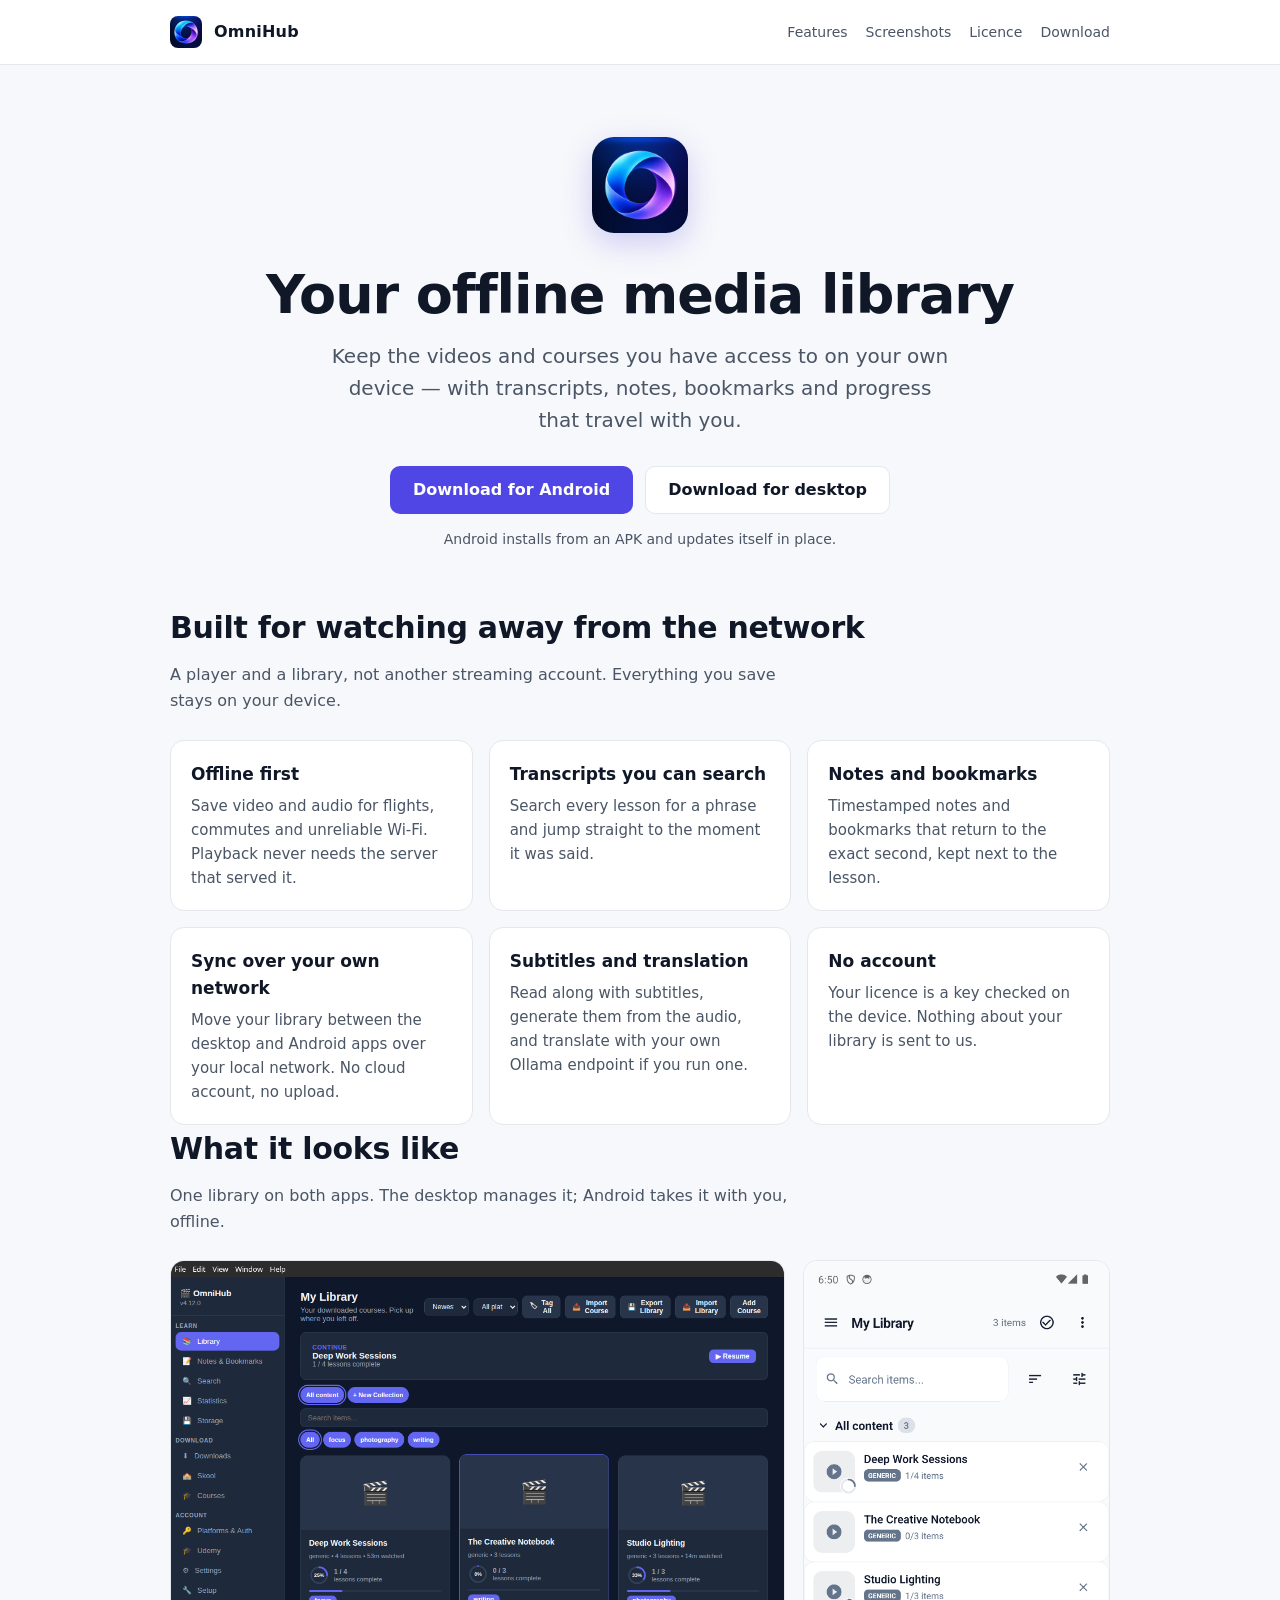
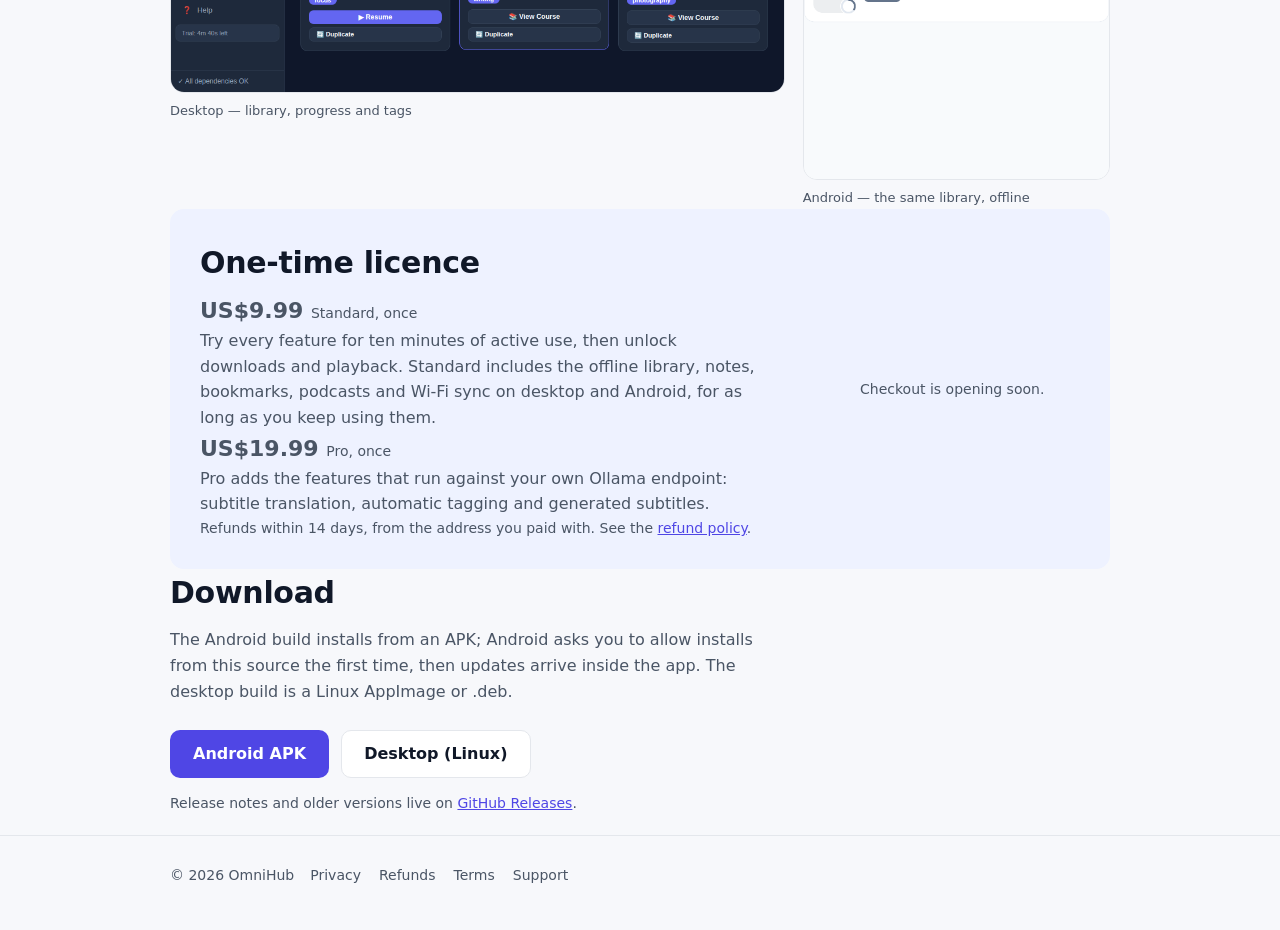
==== docs/index.html @ 9ec01d33 "feat(checkout): point the site at Paddle live Live client token and both live price IDs, with the sa" ====
<!doctype html>
<html lang="en">
  <head>
    <meta charset="utf-8" />
    <meta name="viewport" content="width=device-width, initial-scale=1" />
    <title>OmniHub — your offline media library</title>
    <meta
      name="description"
      content="Keep the videos and courses you have access to on your own device, with transcripts, notes, bookmarks and progress that travel with you."
    />
    <meta property="og:type" content="website" />
    <meta property="og:title" content="OmniHub — your offline media library" />
    <meta
      property="og:description"
      content="Keep the videos and courses you have access to on your own device, with transcripts, notes, bookmarks and progress that travel with you."
    />
    <meta property="og:url" content="https://omnihub.siamcreations.app/" />
    <meta
      property="og:image"
      content="https://omnihub.siamcreations.app/og.png"
    />
    <meta name="twitter:card" content="summary_large_image" />
    <link rel="icon" href="icon.png" />
    <link rel="stylesheet" href="styles.css" />
  </head>
  <body>
    <header class="site">
      <div class="wrap">
        <img src="icon.png" alt="" />
        <span class="name">OmniHub</span>
        <nav aria-label="Main">
          <a href="#features">Features</a>
          <a href="#screens">Screenshots</a>
          <a href="#licence">Licence</a>
          <a href="#download">Download</a>
        </nav>
      </div>
    </header>

    <main>
      <section class="hero wrap">
        <img class="logo" src="icon.png" alt="OmniHub icon" />
        <h1>Your offline media library</h1>
        <p class="lede">
          Keep the videos and courses you have access to on your own device —
          with transcripts, notes, bookmarks and progress that travel with you.
        </p>
        <div class="actions">
          <a
            class="button primary"
            id="android-download"
            href="https://github.com/pnoch/omnihub-releases/releases/tag/android-latest"
            >Download for Android</a
          >
          <a
            class="button secondary"
            href="https://github.com/pnoch/omnihub-releases/releases/latest"
            >Download for desktop</a
          >
        </div>
        <p class="muted" id="android-version">
          Android installs from an APK and updates itself in place.
        </p>
      </section>

      <section class="wrap" id="features">
        <h2>Built for watching away from the network</h2>
        <p class="section-lede">
          A player and a library, not another streaming account. Everything you
          save stays on your device.
        </p>
        <div class="grid">
          <article class="card">
            <h3>Offline first</h3>
            <p>
              Save video and audio for flights, commutes and unreliable Wi-Fi.
              Playback never needs the server that served it.
            </p>
          </article>
          <article class="card">
            <h3>Transcripts you can search</h3>
            <p>
              Search every lesson for a phrase and jump straight to the moment
              it was said.
            </p>
          </article>
          <article class="card">
            <h3>Notes and bookmarks</h3>
            <p>
              Timestamped notes and bookmarks that return to the exact second,
              kept next to the lesson.
            </p>
          </article>
          <article class="card">
            <h3>Sync over your own network</h3>
            <p>
              Move your library between the desktop and Android apps over your
              local network. No cloud account, no upload.
            </p>
          </article>
          <article class="card">
            <h3>Subtitles and translation</h3>
            <p>
              Read along with subtitles, generate them from the audio, and
              translate with your own Ollama endpoint if you run one.
            </p>
          </article>
          <article class="card">
            <h3>No account</h3>
            <p>
              Your licence is a key checked on the device. Nothing about your
              library is sent to us.
            </p>
          </article>
        </div>
      </section>

      <section class="wrap" id="screens">
        <h2>What it looks like</h2>
        <p class="section-lede">
          One library on both apps. The desktop manages it; Android takes it
          with you, offline.
        </p>
        <div class="shots">
          <figure class="wide">
            <img
              src="screenshots/desktop.png"
              alt="OmniHub desktop library showing courses, progress rings and tags"
              loading="lazy"
            />
            <figcaption>Desktop — library, progress and tags</figcaption>
          </figure>
          <figure class="phone">
            <img
              src="screenshots/android-library.png"
              alt="OmniHub on Android showing the same courses with progress"
              loading="lazy"
            />
            <figcaption>Android — the same library, offline</figcaption>
          </figure>
        </div>
      </section>

      <section class="wrap" id="licence">
        <div class="licence">
          <div>
            <h2>One-time licence</h2>
            <p class="price">
              US$9.99 <span class="muted">Standard, once</span>
            </p>
            <p>
              Try every feature for ten minutes of active use, then unlock
              downloads and playback. Standard includes the offline library,
              notes, bookmarks, podcasts and Wi-Fi sync on desktop and Android,
              for as long as you keep using them.
            </p>
            <p class="price">US$19.99 <span class="muted">Pro, once</span></p>
            <p>
              Pro adds the features that run against your own Ollama endpoint:
              subtitle translation, automatic tagging and generated subtitles.
            </p>
            <p class="muted">
              Refunds within 14 days, from the address you paid with. See the
              <a href="https://siamcreations.app/refunds/">refund policy</a>.
            </p>
          </div>
          <div class="actions">
            <a class="button primary" id="buy-standard" href="#" hidden
              >Buy Standard — US$9.99</a
            >
            <a class="button secondary" id="buy-pro" href="#" hidden
              >Buy Pro — US$19.99</a
            >
            <span class="muted" id="buy-soon">Checkout is opening soon.</span>
          </div>
        </div>
      </section>

      <section class="wrap" id="download">
        <h2>Download</h2>
        <p class="section-lede">
          The Android build installs from an APK; Android asks you to allow
          installs from this source the first time, then updates arrive inside
          the app. The desktop build is a Linux AppImage or .deb.
        </p>
        <div class="actions" style="justify-content: flex-start">
          <a
            class="button primary"
            id="android-download-2"
            href="https://github.com/pnoch/omnihub-releases/releases/tag/android-latest"
            >Android APK</a
          >
          <a
            class="button secondary"
            href="https://github.com/pnoch/omnihub-releases/releases/latest"
            >Desktop (Linux)</a
          >
        </div>
        <p class="muted">
          Release notes and older versions live on
          <a href="https://github.com/pnoch/omnihub-releases/releases"
            >GitHub Releases</a
          >.
        </p>
      </section>
    </main>

    <footer class="site">
      <div class="wrap">
        <span>© <span id="year">2026</span> OmniHub</span>
        <nav aria-label="Legal">
          <a href="https://siamcreations.app/privacy/">Privacy</a>
          <a href="https://siamcreations.app/refunds/">Refunds</a>
          <a href="https://siamcreations.app/terms/">Terms</a>
          <a href="mailto:support@siamcreations.app">Support</a>
        </nav>
      </div>
    </footer>

    <script src="https://cdn.paddle.com/paddle/v2/paddle.js"></script>
    <script>
      // Paddle live. The client token is a *client-side* token: public by
      // design, and it belongs in the page. The API key never appears here.
      const PADDLE_CLIENT_TOKEN = "live_b196e2ba710b930d6958e7e965c";
      const PADDLE_PRICE_STANDARD = "pri_01m7knq6x95m3g07vkq6m7jgtp";
      const PADDLE_PRICE_PRO = "pri_01m7knq8g3nz5x0tp04qxcgd8t";

      // Paddle loads a live checkout only on an approved domain, and
      // `omnihub.siamcreations.app` is still in review, so the buttons stay
      // hidden: a buy button that opens a checkout which cannot load is worse
      // than "opening soon". Flip to true once the domain is approved.
      const CHECKOUT_READY = false;

      // The release-asset manifest has no CORS headers, so the page asks the
      // GitHub API (which does) for the asset instead of fetching the JSON.
      const ANDROID_RELEASE =
        "https://api.github.com/repos/pnoch/omnihub-releases/releases/tags/android-latest";

      document.getElementById("year").textContent = String(
        new Date().getFullYear(),
      );

      // A hosted checkout link arrives as ?_ptxn=txn_… and names one exact
      // transaction, so it opens even where the plan buttons stay hidden.
      // Without this the default payment link from the Paddle dashboard led
      // to a page that never initialised Paddle.
      const transactionId = new URLSearchParams(location.search).get("_ptxn");

      let paddle = null;
      if (
        (CHECKOUT_READY || transactionId) &&
        PADDLE_CLIENT_TOKEN &&
        window.Paddle
      ) {
        try {
          window.Paddle.Initialize({ token: PADDLE_CLIENT_TOKEN });
          paddle = window.Paddle;
        } catch (error) {
          console.error("[Paddle] initialization failed", error);
        }
      }

      function wireCheckout(id, priceId) {
        const button = document.getElementById(id);
        if (!button || !paddle || !priceId) return false;
        button.hidden = false;
        button.addEventListener("click", (event) => {
          event.preventDefault();
          paddle.Checkout.open({
            items: [{ priceId, quantity: 1 }],
            settings: { variant: "one-page" },
          });
        });
        return true;
      }

      const standardCheckout = wireCheckout(
        "buy-standard",
        PADDLE_PRICE_STANDARD,
      );
      const proCheckout = wireCheckout("buy-pro", PADDLE_PRICE_PRO);
      if (standardCheckout || proCheckout) {
        document.getElementById("buy-soon").hidden = true;
      }

      // Hosted checkouts sent through the default payment link carry a
      // transaction id; open it once Paddle.js is ready.
      if (paddle && transactionId) {
        paddle.Checkout.open({ transactionId });
      }

      fetch(ANDROID_RELEASE, {
        headers: { Accept: "application/vnd.github+json" },
      })
        .then((response) => (response.ok ? response.json() : null))
        .then((release) => {
          const apk = release?.assets?.find((asset) =>
            asset.name.endsWith(".apk"),
          );
          if (!apk || !apk.browser_download_url) return;
          for (const id of ["android-download", "android-download-2"]) {
            document.getElementById(id).href = apk.browser_download_url;
          }
          const version = /OmniHub-(\d+\.\d+\.\d+)/.exec(apk.name);
          const size = apk.size
            ? ` · ${Math.round(apk.size / 1048576)} MB`
            : "";
          document.getElementById("android-version").textContent =
            `${version ? `Version ${version[1]}` : "Latest build"}${size}. ` +
            "Android installs from an APK and updates itself in place.";
        })
        .catch(() => {
          // The release-page links still work without the API.
        });
    </script>
  </body>
</html>
---- docs/styles.css ----
:root {
  --bg: #f7f8fb;
  --surface: #ffffff;
  --text: #101828;
  --muted: #4a5565;
  --border: #e4e7ec;
  --primary: #4f46e5;
  --primary-text: #ffffff;
  --accent: #eef2ff;
  --radius: 14px;
  --max: 980px;
}

@media (prefers-color-scheme: dark) {
  :root {
    --bg: #0b1020;
    --surface: #121a2e;
    --text: #eef2ff;
    --muted: #a9b4c9;
    --border: #223048;
    --primary: #818cf8;
    --primary-text: #0b1020;
    --accent: #17203a;
  }
}

* {
  box-sizing: border-box;
}

/* The class rules below set display; without this a hidden element shows. */
[hidden] {
  display: none !important;
}

html {
  -webkit-text-size-adjust: 100%;
}

body {
  margin: 0;
  background: var(--bg);
  color: var(--text);
  font-family:
    system-ui,
    -apple-system,
    "Segoe UI",
    Roboto,
    sans-serif;
  line-height: 1.6;
}

a {
  color: var(--primary);
}

.wrap {
  max-width: var(--max);
  margin: 0 auto;
  padding: 0 20px;
}

header.site {
  border-bottom: 1px solid var(--border);
  background: var(--surface);
}

header.site .wrap {
  display: flex;
  align-items: center;
  gap: 12px;
  min-height: 64px;
}

header.site img {
  width: 32px;
  height: 32px;
  border-radius: 8px;
}

header.site .name {
  font-weight: 700;
  letter-spacing: 0.2px;
}

header.site .name a {
  color: inherit;
  text-decoration: none;
}

header.site nav {
  margin-left: auto;
  display: flex;
  gap: 18px;
  font-size: 14px;
}

header.site nav a {
  color: var(--muted);
  text-decoration: none;
}

header.site nav a:hover {
  color: var(--text);
}

.hero {
  padding: 72px 0 40px;
  text-align: center;
}

.hero img.logo {
  width: 96px;
  height: 96px;
  border-radius: 22px;
  box-shadow: 0 10px 30px rgb(79 70 229 / 25%);
}

.hero h1 {
  font-size: clamp(34px, 6vw, 54px);
  line-height: 1.1;
  margin: 24px 0 16px;
  letter-spacing: -0.02em;
}

.hero p.lede {
  font-size: clamp(16px, 2.4vw, 20px);
  color: var(--muted);
  max-width: 620px;
  margin: 0 auto 30px;
}

.actions {
  display: flex;
  flex-wrap: wrap;
  gap: 12px;
  justify-content: center;
}

.licence .actions {
  flex-direction: column;
  align-items: stretch;
  min-width: 220px;
}

.button {
  display: inline-flex;
  align-items: center;
  justify-content: center;
  min-height: 48px;
  padding: 0 22px;
  border-radius: 10px;
  font-weight: 650;
  text-decoration: none;
  border: 1px solid transparent;
}

.button.primary {
  background: var(--primary);
  color: var(--primary-text);
}

.button.secondary {
  background: var(--surface);
  color: var(--text);
  border-color: var(--border);
}

.button:focus-visible,
a:focus-visible {
  outline: 3px solid var(--primary);
  outline-offset: 3px;
}

.muted {
  color: var(--muted);
  font-size: 14px;
}

.hero .muted {
  margin-top: 14px;
}

section {
  padding: 44px 0;
}

h2 {
  font-size: clamp(22px, 3vw, 30px);
  letter-spacing: -0.01em;
  margin: 0 0 10px;
}

.section-lede {
  color: var(--muted);
  max-width: 620px;
  margin: 0 0 26px;
}

.grid {
  display: grid;
  grid-template-columns: repeat(auto-fit, minmax(250px, 1fr));
  gap: 16px;
}

.card {
  background: var(--surface);
  border: 1px solid var(--border);
  border-radius: var(--radius);
  padding: 20px;
}

.card h3 {
  margin: 0 0 6px;
  font-size: 17px;
}

.card p {
  margin: 0;
  color: var(--muted);
  font-size: 15px;
}

.shots {
  display: grid;
  grid-template-columns: 2fr 1fr;
  gap: 18px;
  align-items: start;
}

.shots figure {
  margin: 0;
}

.shots img {
  display: block;
  width: 100%;
  height: auto;
  border-radius: 14px;
  border: 1px solid var(--border);
  background: var(--surface);
}

.shots figcaption {
  margin-top: 8px;
  font-size: 13px;
  color: var(--muted);
}

.shots .phone img {
  max-height: 520px;
  object-fit: cover;
  object-position: top;
}

@media (max-width: 760px) {
  .shots {
    grid-template-columns: 1fr;
  }

  .shots .phone img {
    max-height: none;
  }
}

.price {
  font-size: 22px;
  font-weight: 700;
  margin: 2px 0 6px;
}

.price .muted {
  font-size: 14px;
  font-weight: 400;
}

.licence {

  background: var(--accent);
  border-radius: var(--radius);
  padding: 30px;
  display: flex;
  flex-wrap: wrap;
  align-items: center;
  gap: 18px;
  justify-content: space-between;
}

.licence h2 {
  margin-bottom: 6px;
}

.licence p {
  margin: 0;
  color: var(--muted);
  max-width: 560px;
}

footer.site {
  border-top: 1px solid var(--border);
  margin-top: 20px;
  padding: 28px 0 44px;
  color: var(--muted);
  font-size: 14px;
}

footer.site .wrap {
  display: flex;
  flex-wrap: wrap;
  gap: 16px;
  align-items: center;
}

footer.site nav {
  display: flex;
  gap: 18px;
  flex-wrap: wrap;
}

footer.site a {
  color: var(--muted);
  text-decoration: none;
}

footer.site a:hover {
  color: var(--text);
}

.legal {
  padding: 40px 0 60px;
}

.legal h1 {
  font-size: clamp(28px, 4vw, 40px);
  letter-spacing: -0.02em;
  margin: 0 0 8px;
}

.legal h2 {
  font-size: 20px;
  margin: 32px 0 8px;
}

.legal p,
.legal li {
  color: var(--muted);
}

.legal .updated {
  font-size: 14px;
  color: var(--muted);
}

@media (max-width: 640px) {
  header.site nav {
    display: none;
  }

  .hero {
    padding-top: 48px;
  }
}
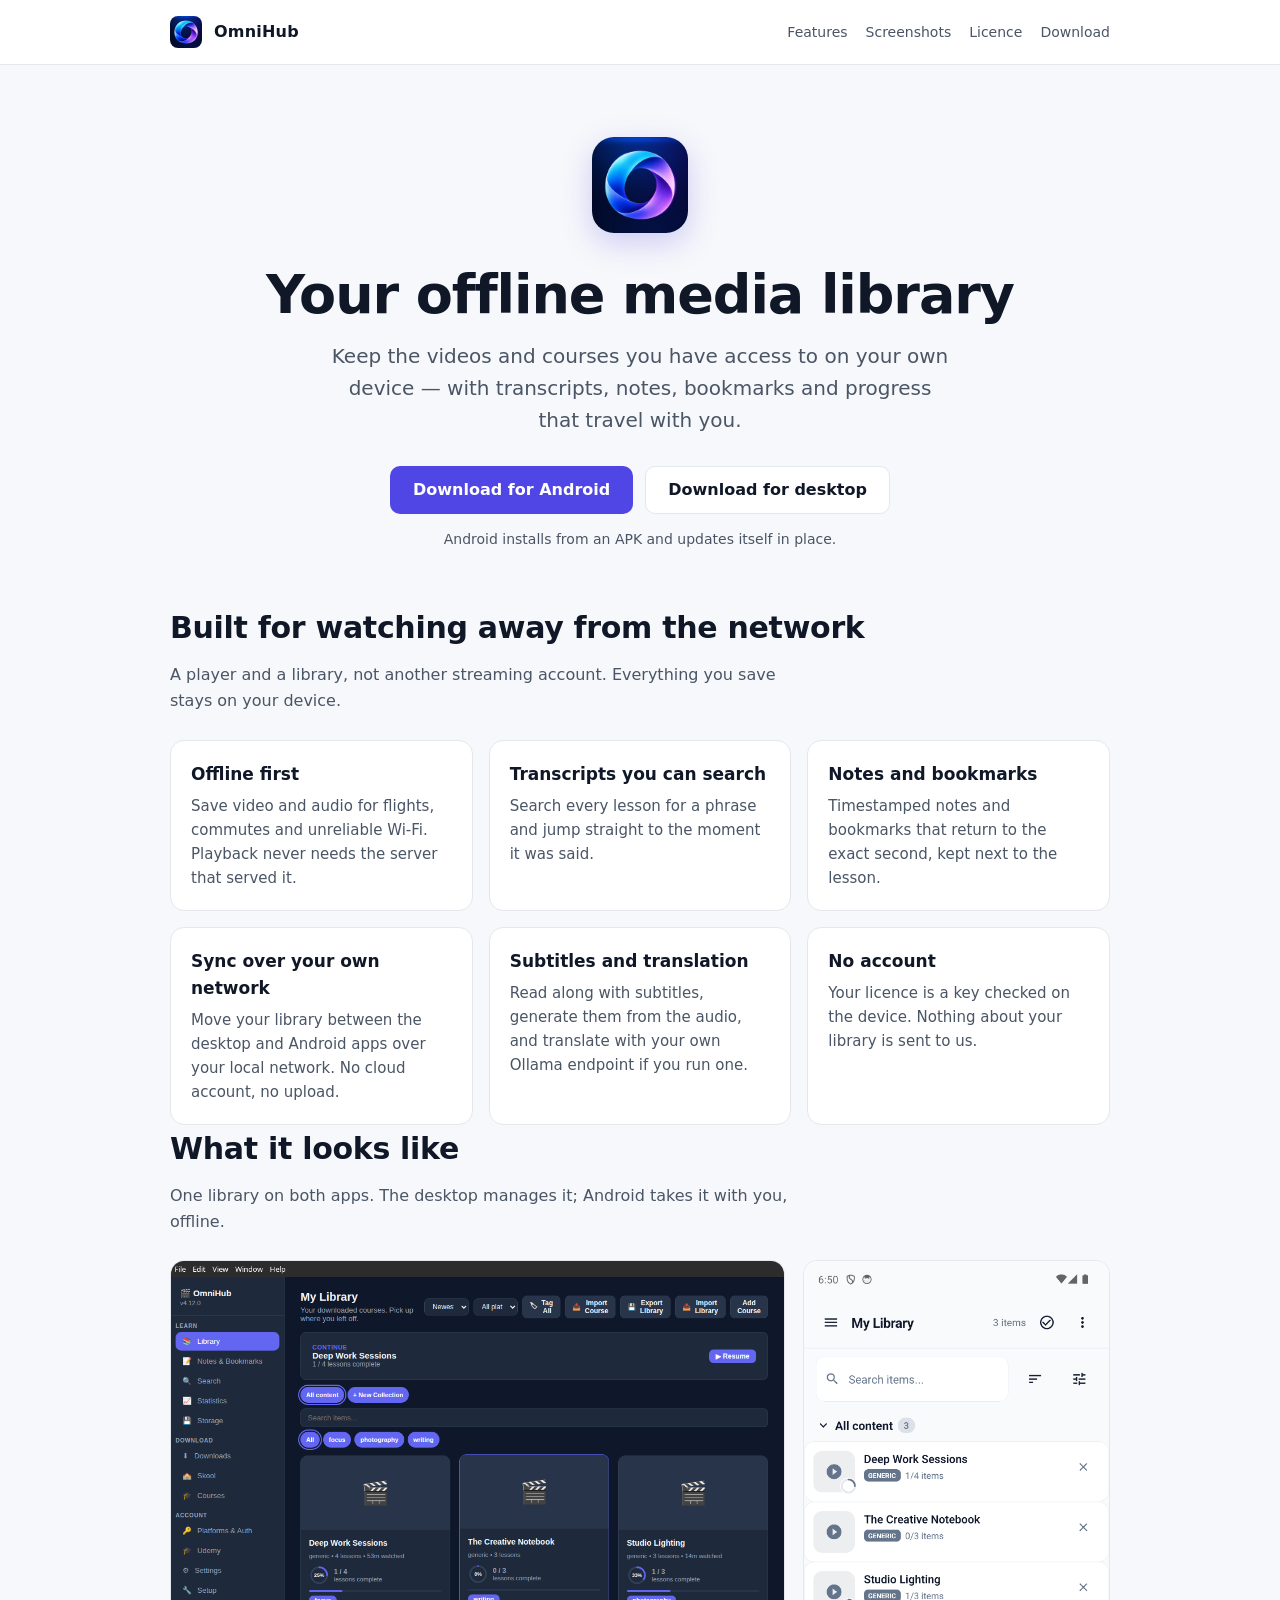
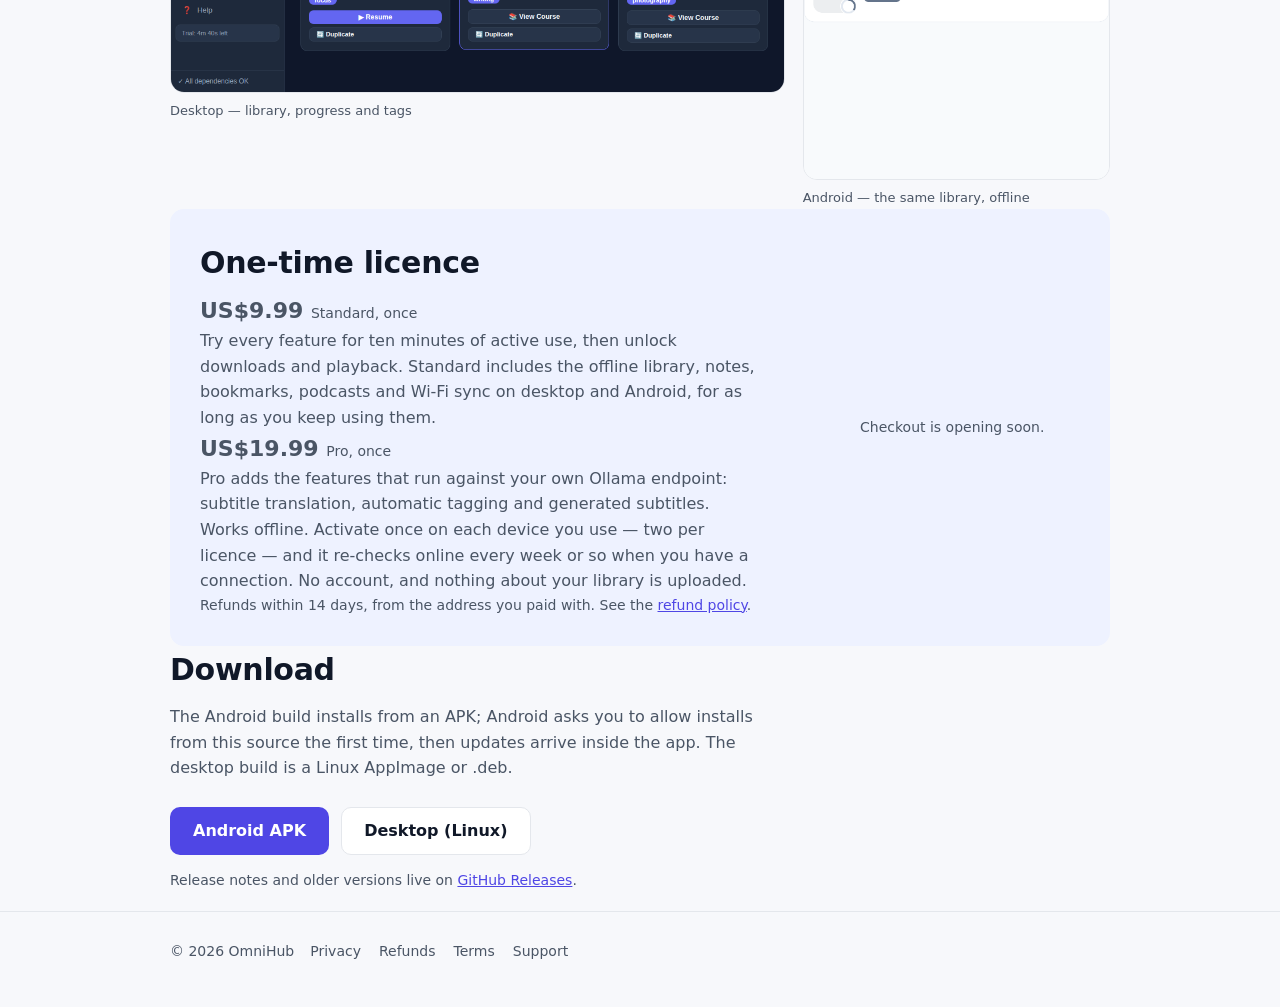
==== commit b06b0d80: "copy: say how licensing works now — activate per device, offline, weekly check" ====
--- a/docs/index.html
+++ b/docs/index.html
@@ -159,6 +159,12 @@
               Pro adds the features that run against your own Ollama endpoint:
               subtitle translation, automatic tagging and generated subtitles.
             </p>
+            <p>
+              Works offline. Activate once on each device you use — two per
+              licence — and it re-checks online every week or so when you have a
+              connection. No account, and nothing about your library is
+              uploaded.
+            </p>
             <p class="muted">
               Refunds within 14 days, from the address you paid with. See the
               <a href="https://siamcreations.app/refunds/">refund policy</a>.
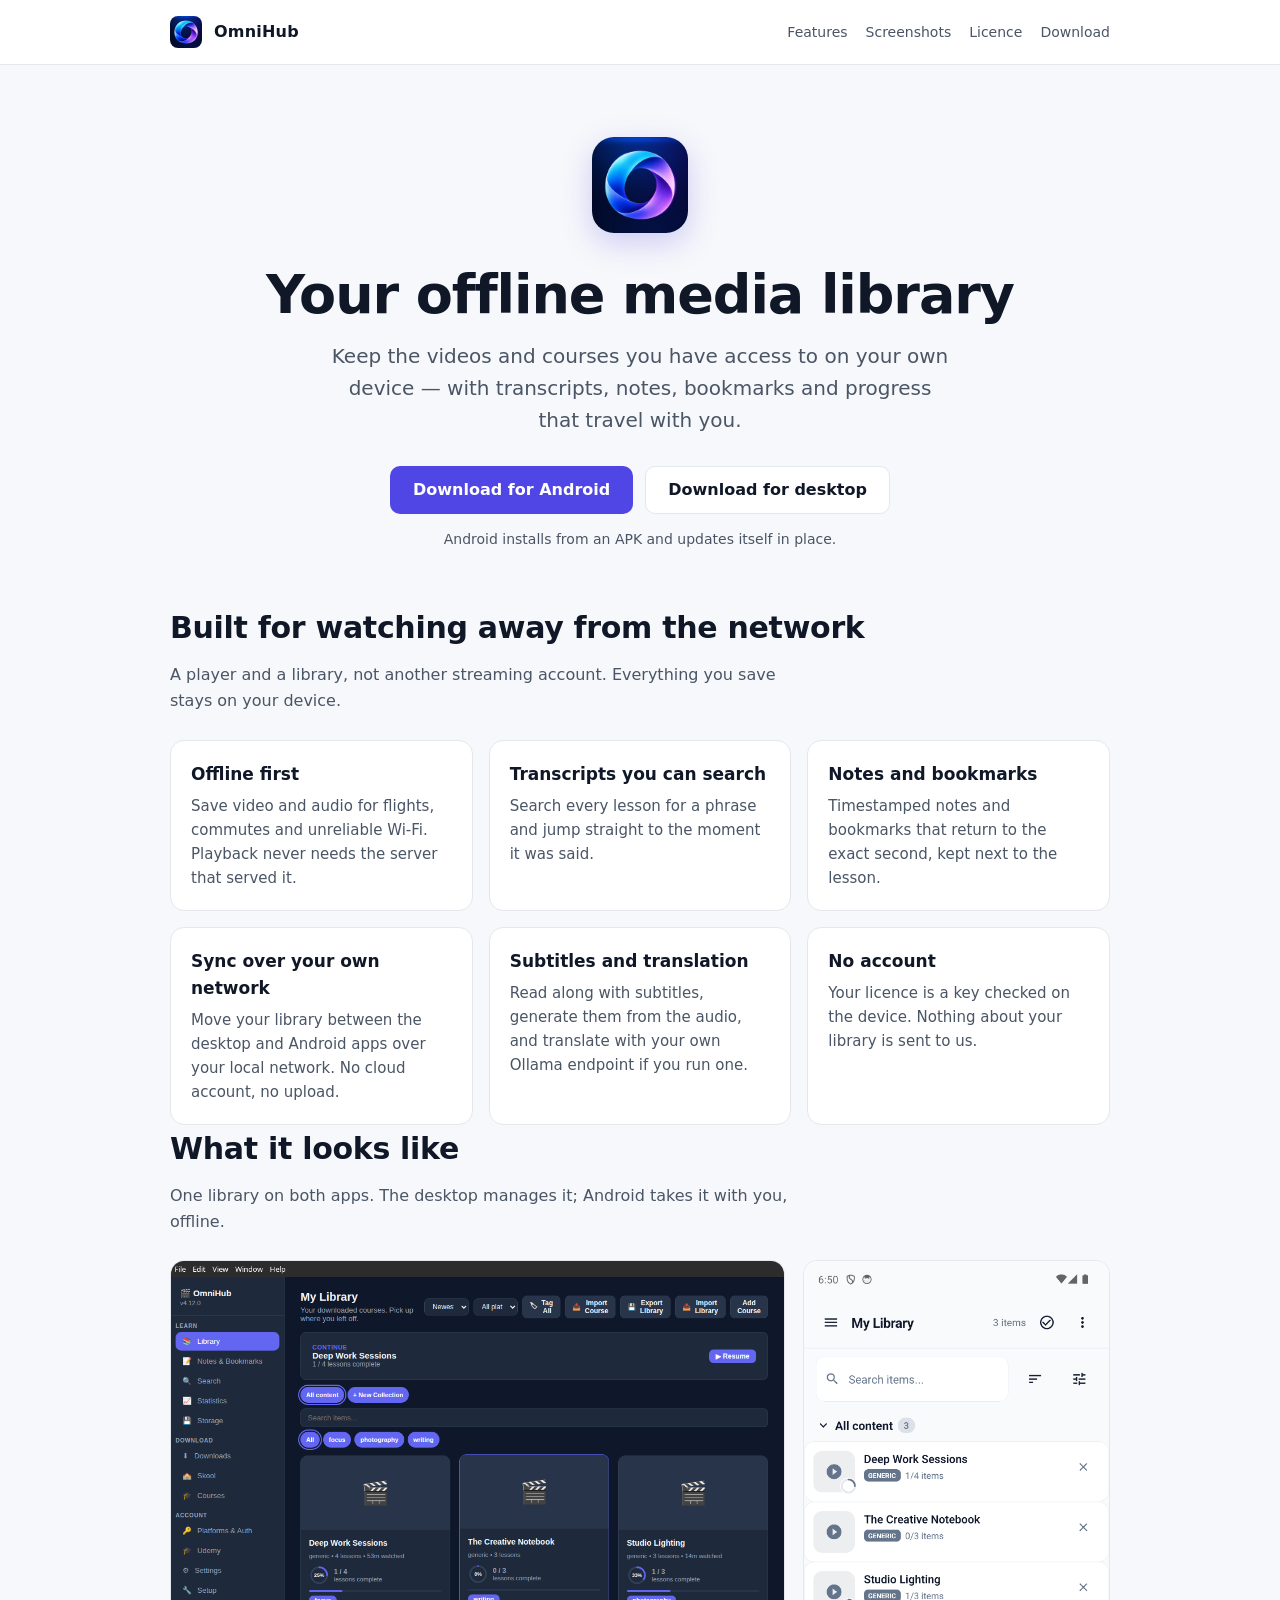
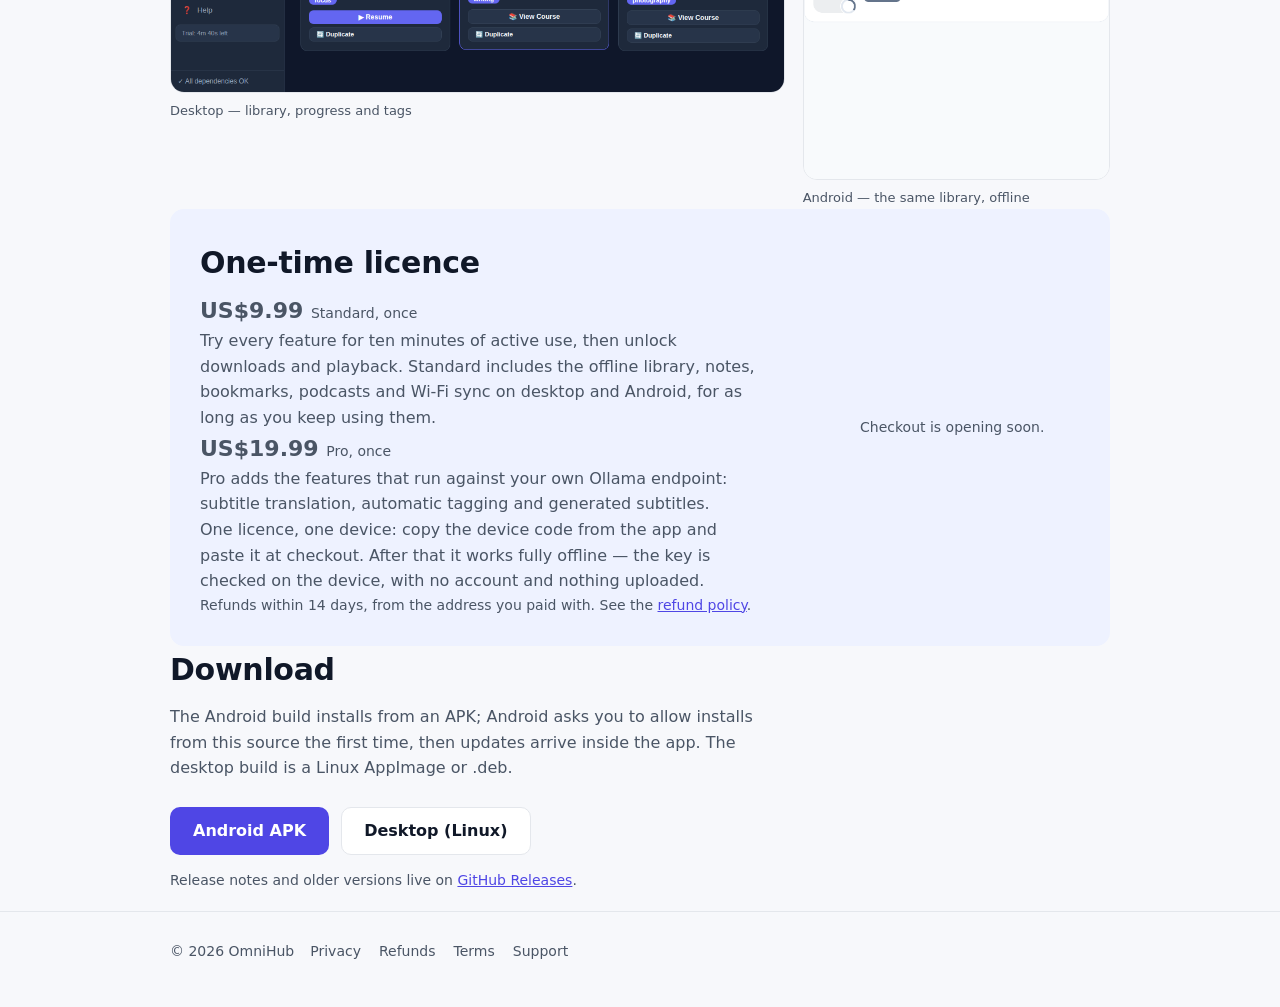
==== commit 86bdea58: "copy: a licence is for one device and works fully offline" ====
--- a/docs/index.html
+++ b/docs/index.html
@@ -160,10 +160,9 @@
               subtitle translation, automatic tagging and generated subtitles.
             </p>
             <p>
-              Works offline. Activate once on each device you use — two per
-              licence — and it re-checks online every week or so when you have a
-              connection. No account, and nothing about your library is
-              uploaded.
+              One licence, one device: copy the device code from the app and
+              paste it at checkout. After that it works fully offline — the key
+              is checked on the device, with no account and nothing uploaded.
             </p>
             <p class="muted">
               Refunds within 14 days, from the address you paid with. See the
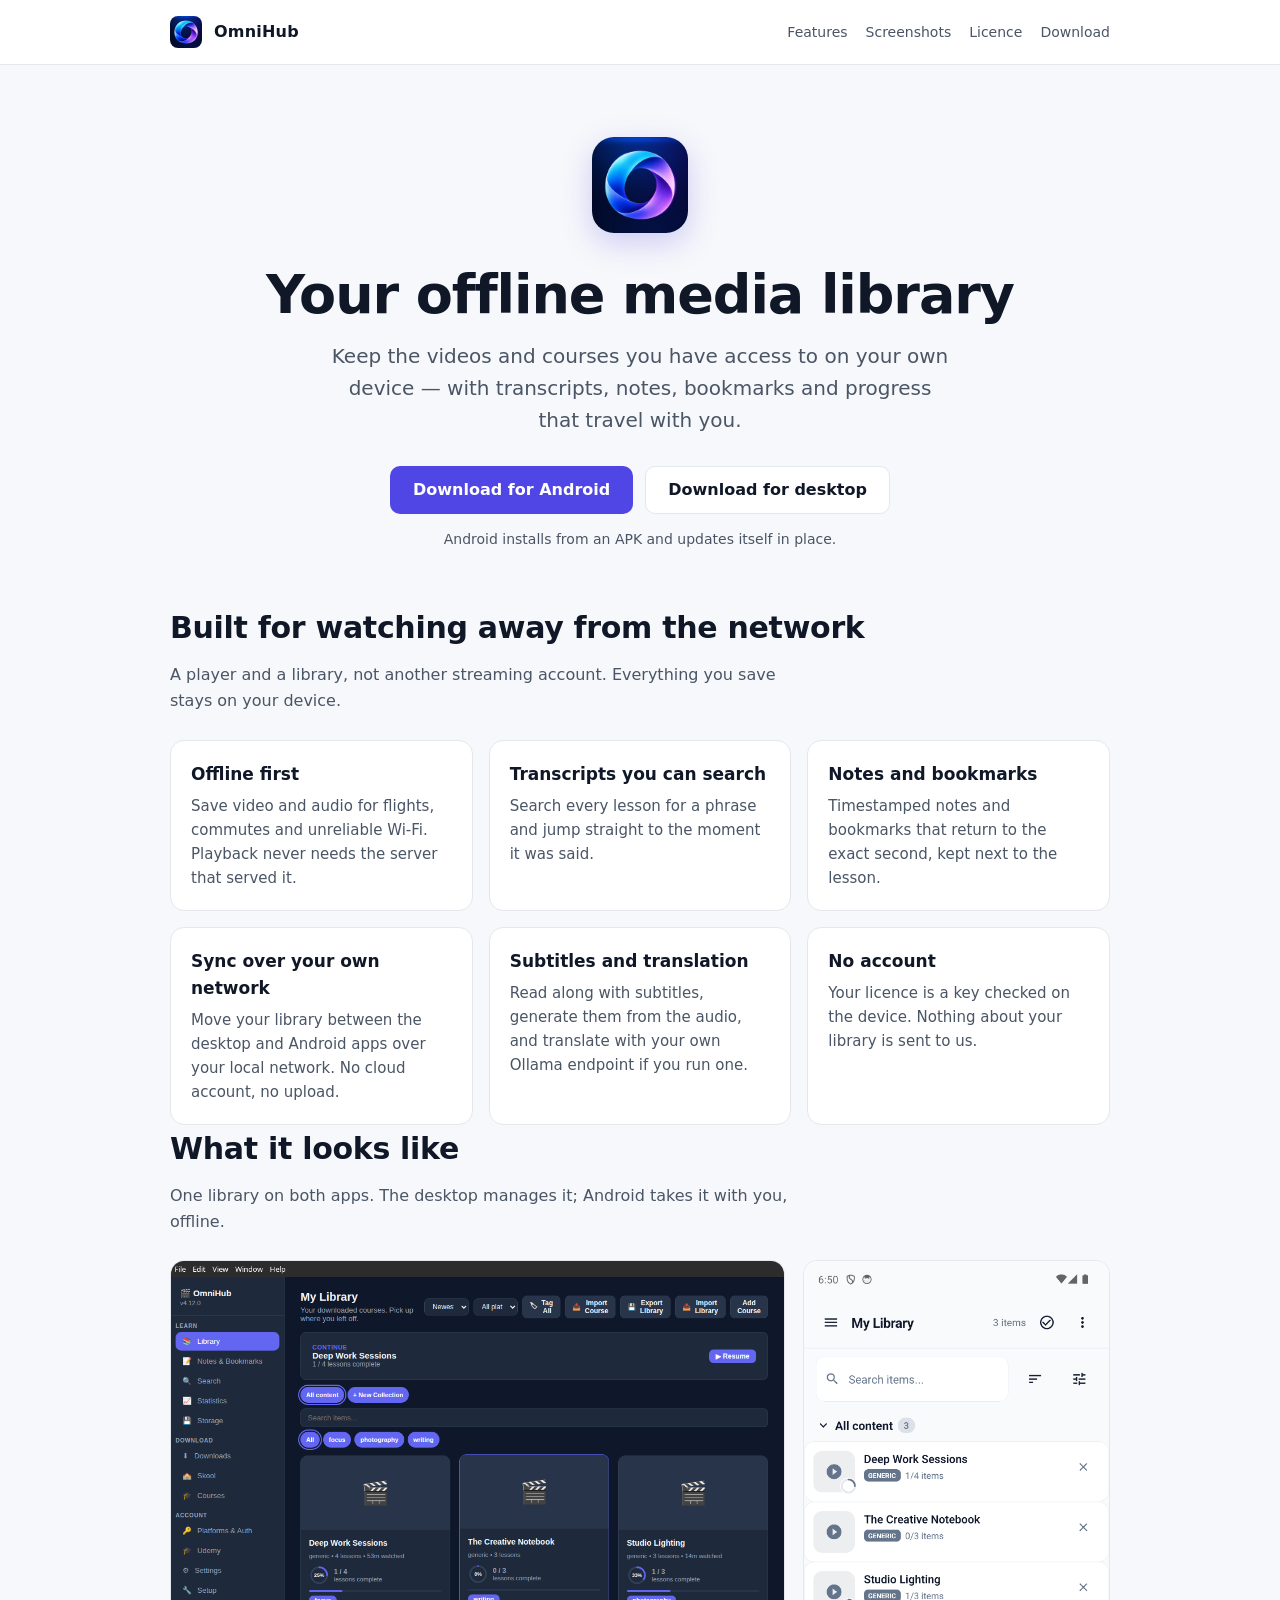
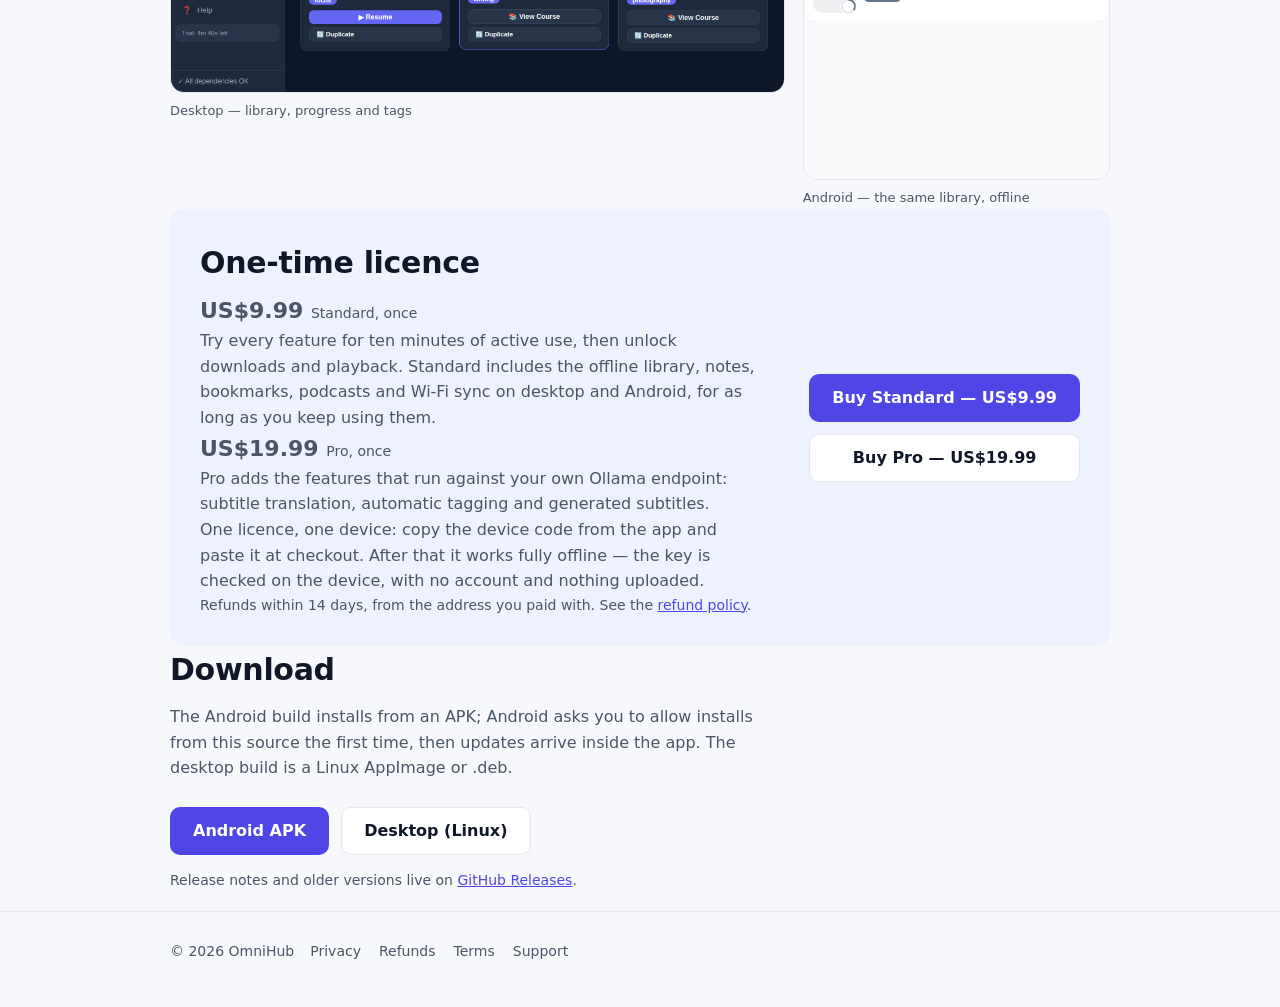
==== commit 65d1985b: "fix(checkout): every sale must carry a device code The product page opened Paddle directly, so a buy" ====
--- a/docs/index.html
+++ b/docs/index.html
@@ -234,7 +234,7 @@
       // `omnihub.siamcreations.app` is still in review, so the buttons stay
       // hidden: a buy button that opens a checkout which cannot load is worse
       // than "opening soon". Flip to true once the domain is approved.
-      const CHECKOUT_READY = false;
+      const CHECKOUT_READY = true;
 
       // The release-asset manifest has no CORS headers, so the page asks the
       // GitHub API (which does) for the asset instead of fetching the JSON.
@@ -265,25 +265,22 @@
         }
       }
 
-      function wireCheckout(id, priceId) {
+      // Checkout has to carry the buyer's device code, and only /buy collects
+      // it. Opening a Paddle overlay here would take money for a sale that
+      // fulfilment must refuse, so the buttons hand over to that page.
+      function wireCheckout(id) {
         const button = document.getElementById(id);
-        if (!button || !paddle || !priceId) return false;
+        if (!button) return false;
         button.hidden = false;
         button.addEventListener("click", (event) => {
           event.preventDefault();
-          paddle.Checkout.open({
-            items: [{ priceId, quantity: 1 }],
-            settings: { variant: "one-page" },
-          });
+          location.href = "https://omnihub.siamcreations.app/buy";
         });
         return true;
       }
 
-      const standardCheckout = wireCheckout(
-        "buy-standard",
-        PADDLE_PRICE_STANDARD,
-      );
-      const proCheckout = wireCheckout("buy-pro", PADDLE_PRICE_PRO);
+      const standardCheckout = wireCheckout("buy-standard");
+      const proCheckout = wireCheckout("buy-pro");
       if (standardCheckout || proCheckout) {
         document.getElementById("buy-soon").hidden = true;
       }
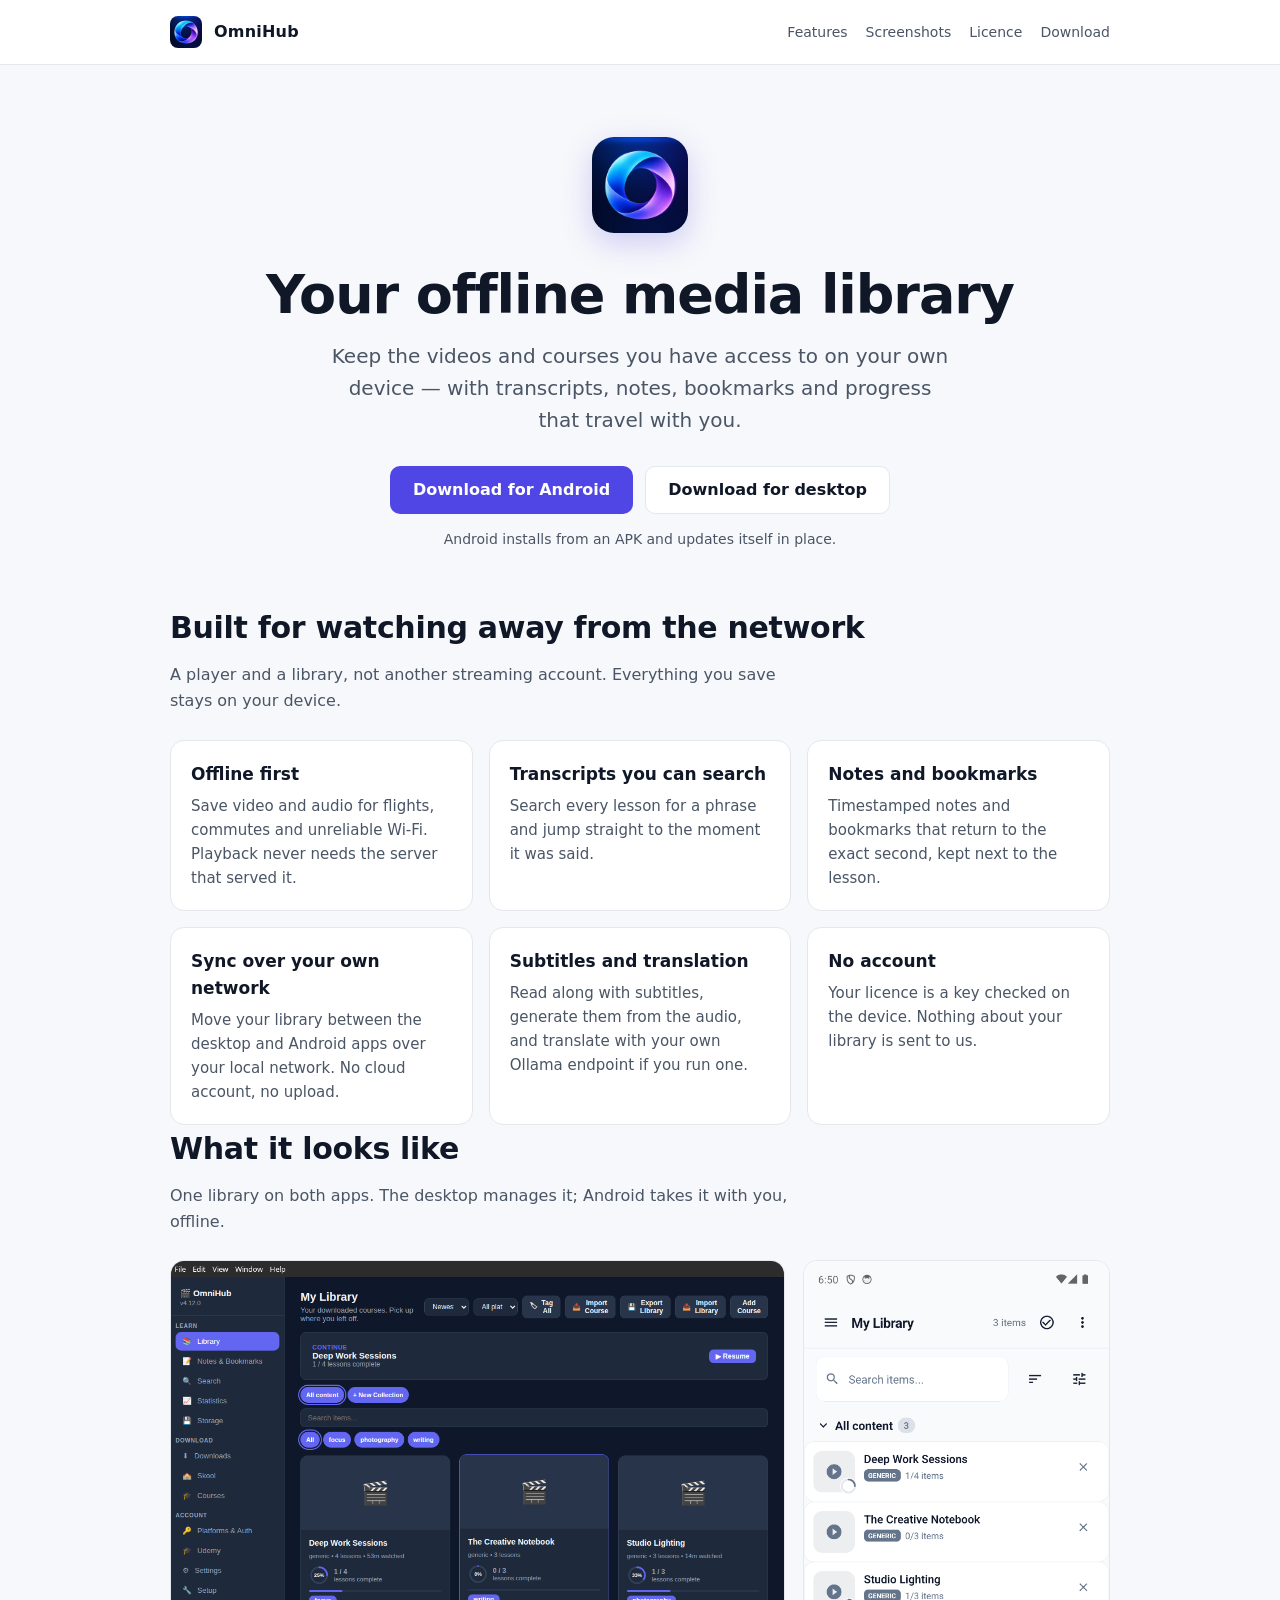
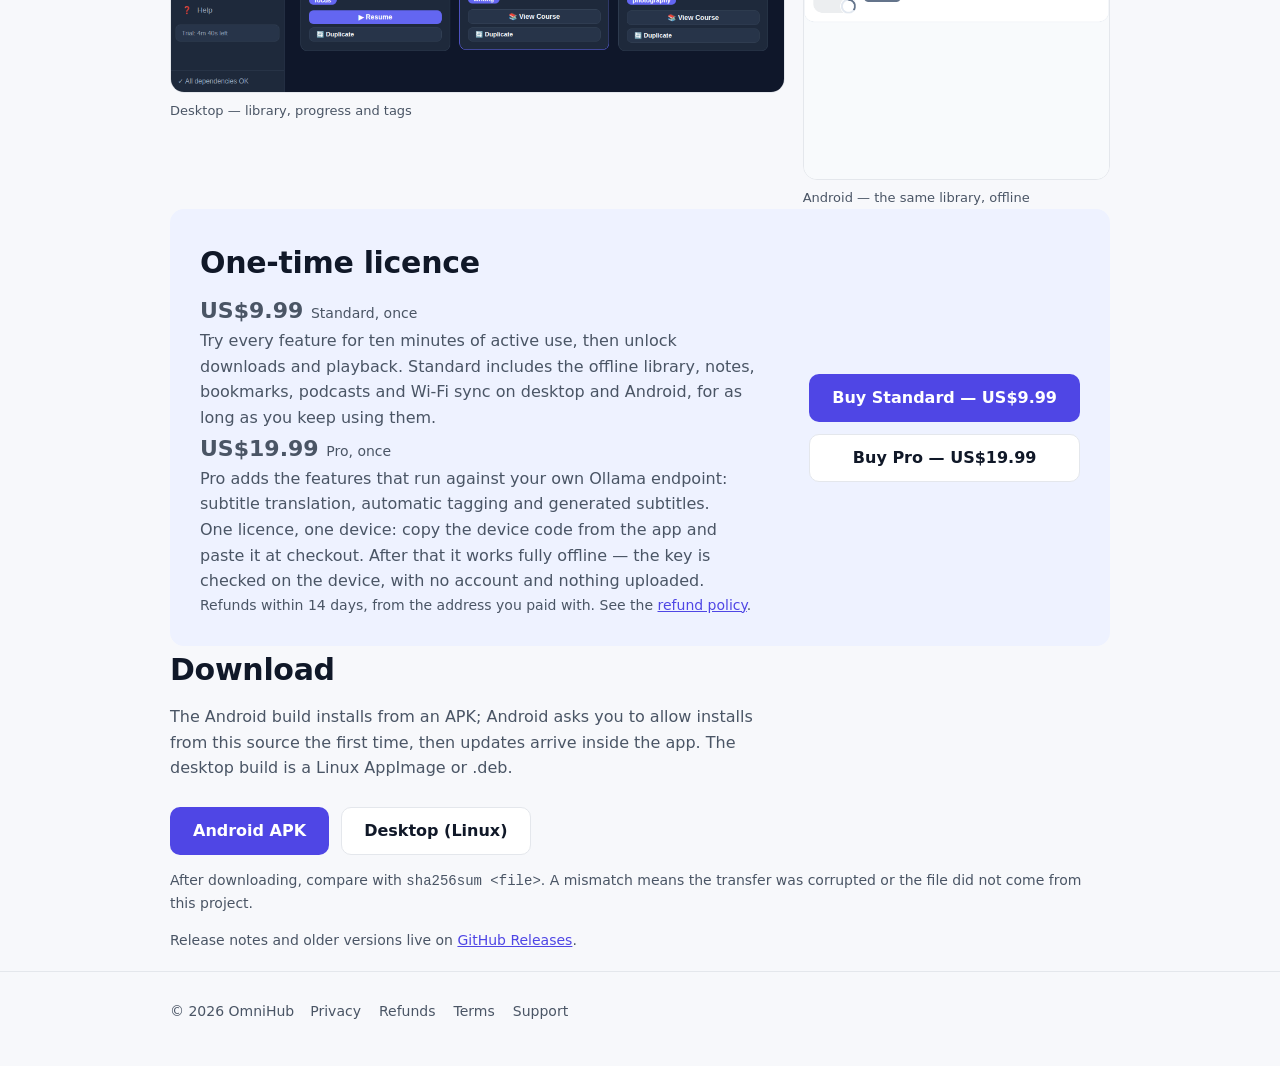
==== commit 39035cc9: "feat(site): show the SHA-256 of each download A buyer had no way to tell a corrupted download from t" ====
--- a/docs/index.html
+++ b/docs/index.html
@@ -201,6 +201,19 @@
             >Desktop (Linux)</a
           >
         </div>
+        <p class="hash-line" id="android-hash" hidden>
+          Android APK SHA-256
+          <code id="android-hash-value"></code>
+        </p>
+        <p class="hash-line" id="desktop-hash" hidden>
+          Desktop AppImage SHA-256
+          <code id="desktop-hash-value"></code>
+        </p>
+        <p class="muted">
+          After downloading, compare with
+          <code>sha256sum &lt;file&gt;</code>. A mismatch means the transfer was
+          corrupted or the file did not come from this project.
+        </p>
         <p class="muted">
           Release notes and older versions live on
           <a href="https://github.com/pnoch/omnihub-releases/releases"
@@ -240,6 +253,8 @@
       // GitHub API (which does) for the asset instead of fetching the JSON.
       const ANDROID_RELEASE =
         "https://api.github.com/repos/pnoch/omnihub-releases/releases/tags/android-latest";
+      const DESKTOP_RELEASE =
+        "https://api.github.com/repos/pnoch/omnihub-releases/releases/latest";
 
       document.getElementById("year").textContent = String(
         new Date().getFullYear(),
@@ -285,11 +300,42 @@
         document.getElementById("buy-soon").hidden = true;
       }
 
-      // Hosted checkouts sent through the default payment link carry a
-      // transaction id; open it once Paddle.js is ready.
-      if (paddle && transactionId) {
-        paddle.Checkout.open({ transactionId });
-      }
+      // A transaction created from the default payment link carries no device
+      // code, so paying it could never produce a key. Send the buyer to the
+      // page that collects one instead of opening a dead-end checkout.
+      if (transactionId) {
+        const notice = document.createElement("p");
+        notice.className = "muted";
+        notice.textContent =
+          "This payment link is missing your device code. Choose a plan here and we will ask for it before checkout.";
+        document.getElementById("buy-soon").replaceWith(notice);
+      }
+
+      /**
+       * GitHub reports `sha256:` per asset. Showing it lets a buyer confirm the
+       * bytes they received are the ones this page advertises — a corrupted
+       * download or a swapped mirror is then visible instead of trusted.
+       */
+      function showDigest(digest, lineId, valueId) {
+        const match = /^sha256:([0-9a-f]{64})$/i.exec(digest || "");
+        if (!match) return;
+        document.getElementById(valueId).textContent = match[1];
+        document.getElementById(lineId).hidden = false;
+      }
+
+      fetch(DESKTOP_RELEASE, {
+        headers: { Accept: "application/vnd.github+json" },
+      })
+        .then((response) => (response.ok ? response.json() : null))
+        .then((release) => {
+          const appimage = release?.assets?.find((asset) =>
+            asset.name.endsWith(".AppImage"),
+          );
+          if (appimage) {
+            showDigest(appimage.digest, "desktop-hash", "desktop-hash-value");
+          }
+        })
+        .catch(() => {});
 
       fetch(ANDROID_RELEASE, {
         headers: { Accept: "application/vnd.github+json" },
@@ -310,6 +356,7 @@
           document.getElementById("android-version").textContent =
             `${version ? `Version ${version[1]}` : "Latest build"}${size}. ` +
             "Android installs from an APK and updates itself in place.";
+          showDigest(apk.digest, "android-hash", "android-hash-value");
         })
         .catch(() => {
           // The release-page links still work without the API.
--- a/docs/styles.css
+++ b/docs/styles.css
@@ -177,6 +177,24 @@
   font-size: 14px;
 }
 
+/* A 64-character digest has to wrap on a phone without pushing the page wide. */
+.hash-line {
+  color: var(--muted);
+  font-size: 13px;
+  margin: 12px 0 0;
+}
+
+.hash-line code {
+  display: block;
+  margin-top: 4px;
+  font-family: ui-monospace, SFMono-Regular, Menlo, Consolas, monospace;
+  font-size: 12px;
+  line-height: 1.5;
+  color: var(--text, inherit);
+  word-break: break-all;
+  user-select: all;
+}
+
 .hero .muted {
   margin-top: 14px;
 }
@@ -275,7 +293,6 @@
 }
 
 .licence {
-
   background: var(--accent);
   border-radius: var(--radius);
   padding: 30px;
@@ -327,7 +344,9 @@
 }
 
 .legal {
-  padding: 40px 0 60px;
+  /* Block padding only: a shorthand here would override `.wrap`'s horizontal
+     padding and leave the text flush against both screen edges. */
+  padding-block: 40px 60px;
 }
 
 .legal h1 {
@@ -360,3 +379,85 @@
     padding-top: 48px;
   }
 }
+
+/* ── Buy page ───────────────────────────────────────────────────────────────
+   The device code is the one thing a buyer must get right, so it is a card of
+   its own rather than a sentence, and the plans are full-width rows so the
+   price is readable on a phone without zooming. */
+.device-card {
+  margin: 20px 0 24px;
+  padding: 16px;
+  border: 1px solid var(--border);
+  border-radius: var(--radius);
+  background: var(--surface);
+}
+
+.device-label {
+  margin: 0 0 6px;
+  font-size: 12px;
+  letter-spacing: 0.08em;
+  text-transform: uppercase;
+  color: var(--muted);
+}
+
+.device-code {
+  margin: 0;
+  font-family: ui-monospace, SFMono-Regular, Menlo, monospace;
+  font-size: clamp(15px, 4.6vw, 20px);
+  font-weight: 600;
+  letter-spacing: 0.04em;
+  color: var(--text);
+  overflow-wrap: anywhere;
+}
+
+#plans {
+  display: grid;
+  gap: 12px;
+  margin: 0 0 24px;
+  max-width: 460px;
+}
+
+.plan-button {
+  display: grid;
+  gap: 2px;
+  width: 100%;
+  min-height: 64px;
+  padding: 14px 18px;
+  border: 1px solid transparent;
+  border-radius: var(--radius);
+  background: var(--primary);
+  color: var(--primary-text);
+  text-align: start;
+  font: inherit;
+  cursor: pointer;
+}
+
+.plan-button:hover {
+  filter: brightness(1.06);
+}
+
+.plan-button:focus-visible {
+  outline: 2px solid var(--primary);
+  outline-offset: 2px;
+}
+
+.plan-name {
+  font-size: 16px;
+  font-weight: 700;
+}
+
+.plan-price {
+  font-size: 15px;
+  font-weight: 600;
+  opacity: 0.95;
+}
+
+.plan-note {
+  font-size: 12px;
+  opacity: 0.8;
+}
+
+/* A placeholder that is a sentence should not look like a code. */
+.device-code[title=""] {
+  letter-spacing: 0;
+}
